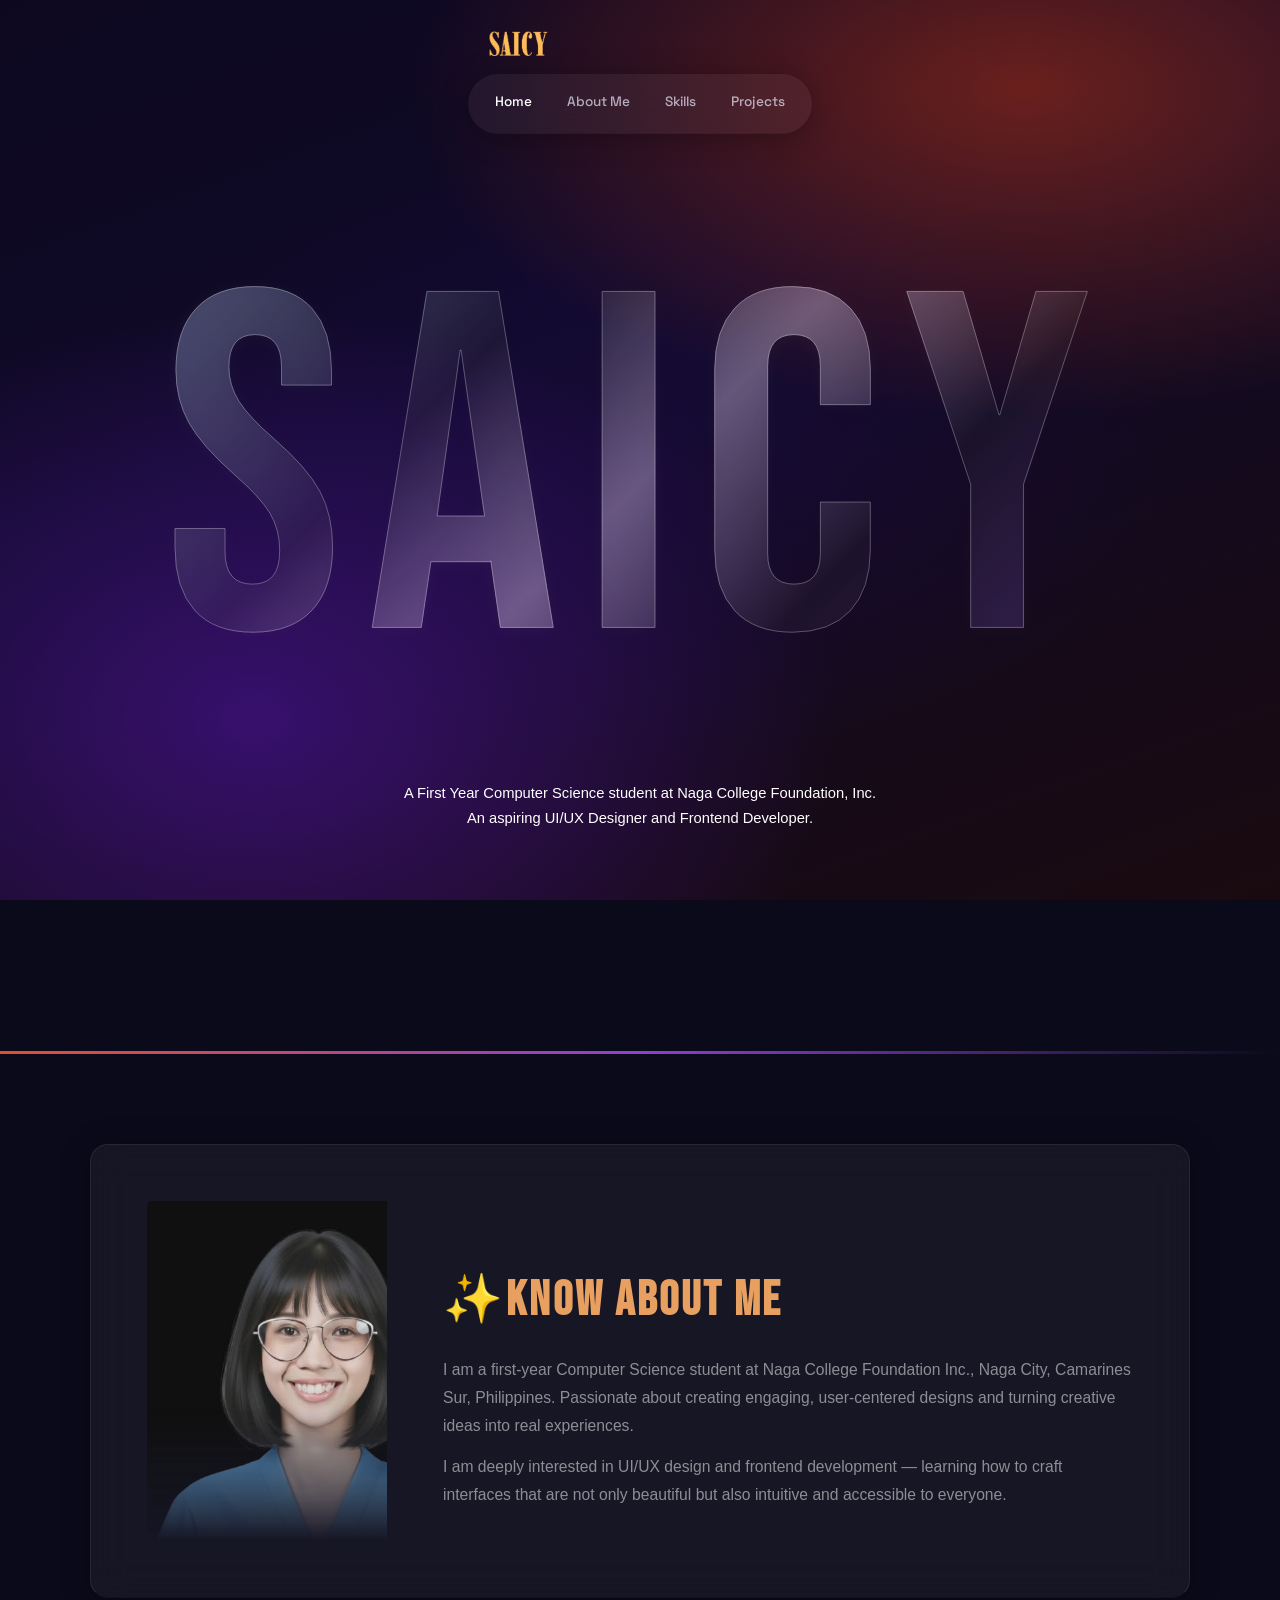
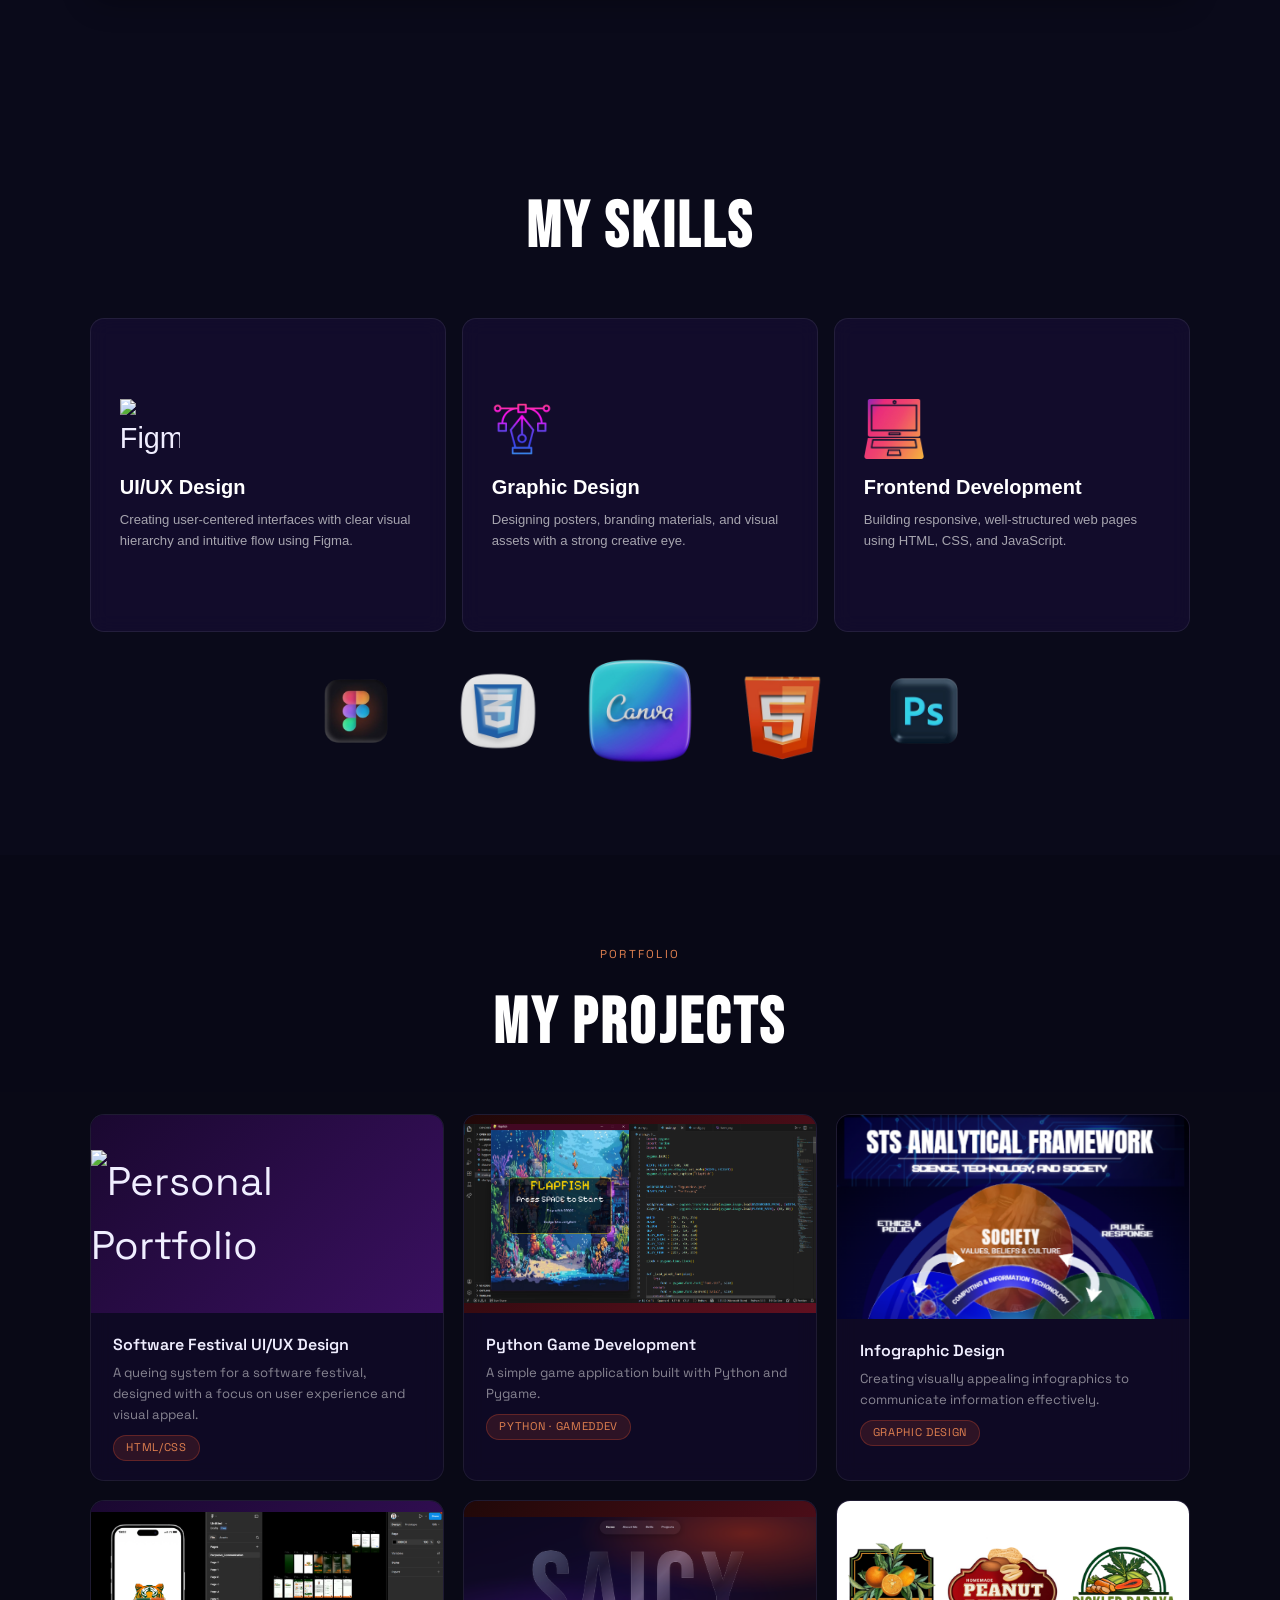
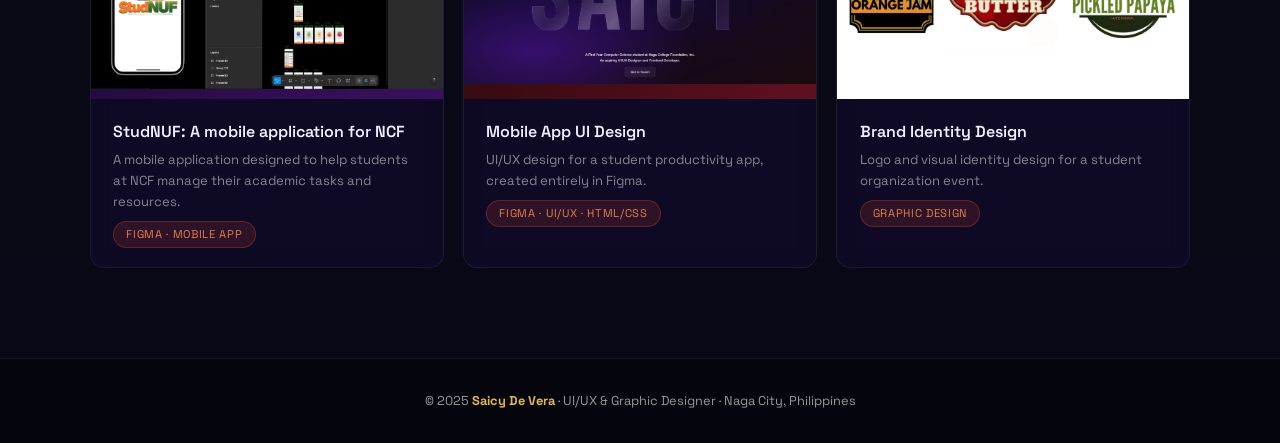
==== index.html @ d182d3f3 "Rename portfolio.html to index.html" ====
<!DOCTYPE html>
<html lang="en">
<head>
  <meta charset="UTF-8" />
  <meta name="viewport" content="width=device-width, initial-scale=1.0"/>
  <title>Saicy De Vera | Portfolio</title>
  <link rel="stylesheet" href ="style.css">
  <link href="https://fonts.googleapis.com/css2?family=Space+Grotesk:wght@300;400;500;600;700&family=Bebas+Neue&display=swap" rel="stylesheet"/>
 
</head>
<body>
 
  <header>
    <nav>
      <img class="name" src="name.png" alt="Saicy De Vera">
      <ul>
        <li><a href="#home" class="active">Home</a></li>
        <li><a href="#about">About Me</a></li>
        <li><a href="#skills">Skills</a></li>
        <li><a href="#projects">Projects</a></li>

      </ul>
    </nav>
  </header>
 
  <section id="home">
    <div class="hero-inner">
     <div class="bg-name">SAICY</div>

    

    <div class="hero-text">
      <p>A First Year Computer Science student at Naga College Foundation, Inc.<br/>An aspiring UI/UX Designer and Frontend Developer.</p>
    </div>
    </div>
  </section>
  
 
  <hr class="accent-line"/>

  <section id="about">
    <div class="about-inner">
 
      <div class="about-image-area">
        <div class="photo-wrap">
          <div class="photo-frame">
                    <img src="PFP2.jpg" alt="Saicy De Vera" class="hero-photo">
          </div>
        </div>
      </div>
 
      <div class="about-text">
        <h2>✨Know About Me</h2>
        <p>
          I am a first-year Computer Science student at Naga College Foundation Inc.,
          Naga City, Camarines Sur, Philippines. Passionate about creating engaging,
          user-centered designs and turning creative ideas into real experiences.
        </p>
        <p>
          I am deeply interested in UI/UX design and frontend development — learning
          how to craft interfaces that are not only beautiful but also intuitive and
          accessible to everyone.
        </p>
      </div>
 
    </div>
  </section>
 

  <section id="skills">
    <div class="skills-inner">
      <h2 class="section-title" style="text-align: center;">My Skills</h2>
 
      <div class="skills-grid">
        <div class="skill-card">
          <div class="skill-icon">
            <img src="uiux.png" alt="Figma Icon" style="width: 60px; height: 60px;">
          </div>
          <h3>UI/UX Design</h3>
          <p>Creating user-centered interfaces with clear visual hierarchy and intuitive flow using Figma.</p>
        </div>

        <div class="skill-card">
          <div class="skill-icon">
             <img src="graphic.png" alt="Graphic Design Icon" style="width: 60px; height: 60px;">
          </div>
          <h3>Graphic Design</h3>
          <p>Designing posters, branding materials, and visual assets with a strong creative eye.</p>
        </div>

        <div class="skill-card">
          <div class="skill-icon">
                      <img src="frontend.png" alt="Graphic Design Icon" style="width: 60px; height: 60px;">
          </div>
          <h3>Frontend Development</h3>
          <p>Building responsive, well-structured web pages using HTML, CSS, and JavaScript.</p>
        </div>
      </div>
    </div>

    <div class="logo">
      <div class="img1">
          <img src="figma.png" alt="Figma Logo">
      </div>
      <div class="img2">
        <img src="css.png" alt="CSS Logo">
      </div>
      <div class="img3">
      
        <img src="canva.png" alt="Canva Logo">
      </div>
      <div class="img4">
        <img src="html.png" alt="html Logo">
      </div>
      <div class="img5">
        <img src="photoshop.png" alt="Photoshop Logo">
      </div>
    </div>
  </section>
 
  <!-- ===== PROJECTS / GALLERY ===== -->
  <section id="projects">
    <div class="projects-inner">
      <p class="section-label" style="text-align: center;">Portfolio</p>
      <h2 class="section-title" style="text-align: center;">My Projects</h2>
 
      <div class="projects-grid">
        
        <div class="project-card">
          <div class="project-thumb p1">
            <img src="presentation.png" alt="Personal Portfolio">
          </div>
          <div class="project-info">
            <h3>Software Festival UI/UX Design</h3>
            <p>A queing system for a software festival, designed with a focus on user experience and visual appeal.</p>
            <span class="project-tag">HTML/CSS</span>
          </div>
        </div>
        <div class="project-card">
          <div class="project-thumb p2">
            <img src="gamedev.png" alt="Personal Portfolio">
          </div>
          <div class="project-info">
            <h3>Python Game Development</h3>
            <p>A simple game application built with Python and Pygame.</p>
            <span class="project-tag">Python · GamedDev</span>
          </div>
        </div>
        <div class="project-card">
          <div class="project-thumb p3">
            <img src="infographic.png" alt="Personal Portfolio">
          </div>
          <div class="project-info">
            <h3>Infographic Design</h3>
            <p>Creating visually appealing infographics to communicate information effectively.</p>
            <span class="project-tag">Graphic Design</span>
          </div>
        </div>
        <div class="project-card">
          <div class="project-thumb p1">
            <img src="mobile app.png" alt="Personal Portfolio">
          </div>
          <div class="project-info">
            <h3>StudNUF: A mobile application for NCF</h3>
            <p>A mobile application designed to help students at NCF manage their academic tasks and resources.</p>
            <span class="project-tag">Figma · Mobile App</span>
          </div>
        </div>
        <div class="project-card">
          <div class="project-thumb p2">
        <img src="portfolio.png" alt="Personal Portfolio">
          </div>
          <div class="project-info">
            <h3>Mobile App UI Design</h3>
            <p>UI/UX design for a student productivity app, created entirely in Figma.</p>
            <span class="project-tag">Figma · UI/UX · HTML/CSS</span>
          </div>
        </div>
        <div class="project-card">
          <div class="project-thumb p3">
                <img src="logo.png" alt="Personal Portfolio">
          </div>
          <div class="project-info">
            <h3>Brand Identity Design</h3>
            <p>Logo and visual identity design for a student organization event.</p>
            <span class="project-tag">Graphic Design</span>
          </div>  
        </div>
      
      </div>
    </div>
    
  </section>
 
 
  <!-- ===== FOOTER ===== -->
  <footer>
    <p>© 2025 <strong>Saicy De Vera</strong> · UI/UX &amp; Graphic Designer · Naga City, Philippines</p>
  </footer>
 
</body>
</html>
---- style.css ----
*, *::before, *::after { box-sizing: border-box; margin: 0; padding: 0; }
    html { scroll-behavior: smooth; }
 
    body {
      font-family: 'Space Grotesk', sans-serif;
      background: #0a0a1a;
      color: #f0eeff;
      overflow-x: hidden;
      line-height: 1.6;
    }
 
    a { text-decoration: none; color: inherit; }
    img { display: block; width: 100%; object-fit: cover; }
 
    body::before {
      content: '';
      position: fixed;
      inset: 0;
      z-index: 0;
      background:
        radial-gradient(ellipse 80% 60% at 80% 10%, rgba(180, 50, 20, 0.55) 0%, transparent 60%),
        radial-gradient(ellipse 70% 70% at 20% 80%, rgba(80, 20, 160, 0.6) 0%, transparent 65%),
        radial-gradient(ellipse 60% 50% at 50% 50%, rgba(30, 10, 80, 0.4) 0%, transparent 70%),
        linear-gradient(160deg, #0d0820 0%, #100a28 40%, #1a0a10 100%);
      pointer-events: none;
    }
 
    header, section, footer { position: relative; z-index: 1; }
 

    header {
      position: sticky;
      top: 0;
      z-index: 100;
      padding: 1.1rem 2rem;
      display: flex;
      justify-content: center;
   ;
  
    }
 
    nav ul {
      list-style: none;
      display: flex;
      gap: 0rem;
      flex-wrap: wrap;
      justify-content: center;
      border-radius: 100px;
      padding: 0.70rem 0.6rem;
      width: max-content;
      height: 60px;

  /* Glassmorphism */
  background: rgba(255, 255, 255, 0.05);
  backdrop-filter: blur(20px);
  -webkit-backdrop-filter: blur(40px);
  border-bottom: 1px solid rgba(0, 0, 0, 0.1);
  box-shadow: 0 4px 30px rgba(0, 0, 0, 0.3);
}
  
 
    nav ul li a {
      display: block;
      padding: 0.4rem 1.1rem;
      border-radius: 100px;
      font-size: 0.85rem;
      font-weight: 500;
      color: rgba(237, 235, 253, 0.7);
      transition: background 0.25s, color 0.25s;
    }
 
    nav ul li a:hover,
    nav ul li a.active {

      color: #fff;
    }
 
    /* ================================
       HERO SECTION
    ================================ */
    #home {
      min-height: 100vh;
      display: flex;
      align-items: center;
      padding: 5rem 2rem 4rem;
    }

    .bg-name {
  position: absolute;
  top: 38%;
  left: 50%;
  transform: translate(-50%, -52%);
  font-family: 'Bebas Neue', sans-serif;
  font-size: clamp(25rem, 44vw, 30rem);
  letter-spacing: 0.05em;
  white-space: nowrap;
  user-select: none;
  pointer-events: none;
  z-index: 1;
  line-height: 1;


  color: transparent;
  background: linear-gradient(
    135deg,
    rgba(130, 139, 188, 0.55) 0%,
    rgba(200,212,160,0.06) 30%,
    rgba(237, 216, 255, 0.35)  50%,
    rgba(200,212,160,0.04) 70%,
    rgba(101, 57, 179, 0.45) 100%
  );
  -webkit-background-clip: text;
  background-clip: text;
  -webkit-text-stroke: 1px rgba(255, 255, 255, 0.271);
  filter: drop-shadow(0 2px 8px rgba(200,212,160,0.12))
          drop-shadow(0 -1px 3px rgba(0, 0, 0, 0.08));
}
 

 
    .btn-touch {
      display: inline-block;
      position: absolute;
      top: 1%;
      left: 50%;
      transform: translate(-50%, -50%);
      padding: 0.65rem 1.6rem;
      border: 1px solid rgba(176, 162, 162, 0.25);
      border-radius: 10px;
      font-size: 0.85rem;
      font-weight: 500;
      color: rgba(255,255,255,0.8);
      background: rgba(255,255,255,0.06);
      backdrop-filter: blur(8px);
      cursor: pointer;

  /* Glassmorphism */
  background: rgba(255, 255, 255, 0.05);
  backdrop-filter: blur(20px);
  -webkit-backdrop-filter: blur(40px);
  border-bottom: 1px solid rgba(0, 0, 0, 0.1);
  box-shadow: 0 4px 30px rgba(0, 0, 0, 0.3);


    }
    .btn-touch:hover {
      background: rgba(255,255,255,0.14);
      border-color: rgba(255,255,255,0.5);
      transform: translateY(-2px);
    }

    .hero-text {
      position: absolute;
      top: 70%;
      text-align: center;
      bottom: clamp(100px, 18vh, 180px);
      left: 50%;
      transform: translateX(-50%);
      width: 90%;
      max-width: 520px;
    }
.name {
    width: 100px;
}

.hero-photo {
     display: flex;
     justify-content: center;
     align-items: center;
      z-index: 2;
      width: clamp(180px, 38vw, 340px);
      border-radius: 4px;
      /* subtle vignette at bottom so it blends into bg */
      -webkit-mask-image: linear-gradient(to bottom, black 60%, transparent 100%);
      mask-image: linear-gradient(to bottom, black 60%, transparent 100%);
      flex-shrink: 0;
    }
 
    .hero-text p {
      font-family: 'poppins', sans-serif;
      font-size: clamp(0.78rem, 1.5vw, 0.92rem);
      color: rgb(255, 255, 255);
      line-height: 1.65;
    }
 
    /* ================================
       ACCENT DIVIDER LINE
    ================================ */
    .accent-line {
      height: 3px;
      background: linear-gradient(90deg, #e05030, #9040d0, transparent);
      border: none;
      margin: 0;
    }
 
    /* ================================
       ABOUT SECTION
    ================================ */
    #about {
      padding: clamp(3rem, 7vw, 6rem) 2rem;
      
    }
 
    .about-inner {
      max-width: 1100px;
      margin: 0 auto;
      background: rgba(30, 15, 70, 0.45);
      border: 1px solid rgba(255, 255, 255, 0.08);
      border-radius: 18px;
      padding: clamp(2rem, 5vw, 3.5rem);
      backdrop-filter: blur(12px);
      display: grid;
      grid-template-columns: 1fr;
      gap: 2.5rem;
      align-items: center;
      /* Glassmorphism */
      background: rgba(255, 255, 255, 0.05);
      backdrop-filter: blur(20px);
      -webkit-backdrop-filter: blur(40px);
      border-bottom: 1px solid rgba(0, 0, 0, 0.1);
      box-shadow: 0 4px 30px rgba(0, 0, 0, 0.3);
    }
 
 
    .photo-frame {
      width: clamp(160px, 35vw, 240px);
      position: relative;
      overflow: hidden;
      flex-shrink: 0;
    }
    .photo-frame::after {
      position: absolute;
      align-items: center;
      justify-content: center;
      font-size: 2.5rem;
      opacity: 0.25;
    }
 

    .about-text h2 {
      font-family: 'Bebas Neue', sans-serif;
      font-size: clamp(1.8rem, 5vw, 3rem);
      letter-spacing: 0.06em;
      color: #e8a060;
      padding-top: 30px;
      margin-bottom: 1rem;
    }
 
    .about-text p {
      font-family: 'poppins', sans-serif;
      font-size: clamp(0.88rem, 1.5vw, 0.98rem);
      color: rgba(255, 255, 255, 0.512);
      line-height: 1.8;
      margin-bottom: 0.75rem;
    }
    .about-text p:last-child { margin-bottom: 0; }
 
    /* ================================
       SKILLS SECTION
    ================================ */
    #skills {
      padding: clamp(3rem, 7vw, 6rem) 2rem;
    }
 
    .skills-inner {
      max-width: 1100px;
      margin: 0 auto;
    }
 
    .section-label {
      font-size: 0.72rem;
      letter-spacing: 0.2em;
      text-transform: uppercase;
      color: #e08050;
      margin-bottom: 0.6rem;
    }
 
    .section-title {
      font-family: 'Bebas Neue', sans-serif;
      font-size: clamp(4rem, 6vw, 3.5rem);
      letter-spacing: 0.05em;
      color: #fff;
      margin-bottom: clamp(1.5rem, 3vw, 2.5rem);
    }
 
    .skills-grid {
      display: grid;
      grid-template-columns: 1fr;
      gap: 1rem;
    }
 
    .skill-card {
      background: rgba(30, 15, 70, 0.4);
      border: 1px solid rgba(255,255,255,0.08);
      border-radius: 14px;
      padding: 5rem 1.8rem;
      backdrop-filter: blur(10px);
      transition: border-color 0.25s, transform 0.25s, background 0.25s;
      font-family: 'poppins', sans-serif;
    }
    .skill-card:hover {
      border-color: rgba(224, 130, 80, 0.5);
      background: rgba(40, 20, 90, 0.5);
      transform: translateY(-4px);
    }
 
    .skill-icon { font-size: 1.8rem; margin-bottom: 0.75rem; }
 
    .skill-card h3 {
      font-size: 1.25rem;
      font-family: poppins, sans-serif;
      font-weight: 600;
      color: #fff;
      margin-bottom: 0.35rem;
    }
 
    .skill-card p {
      font-size: 0.82rem;
      color: rgba(234, 234, 234, 0.692);
    }

    .logo {
  display: flex;
  flex-direction: row;          /* horizontal row */
  flex-wrap: wrap;
  justify-content: center;
  align-items: center;
  gap: 1.2rem;
  padding: 1.5rem 0 0;
    }

    .logo {
  gap: 2rem; /* more space between logos */
}

.logo img {
  width: clamp(80px, 12vw, 110px);
  height: clamp(80px, 12vw, 110px);
  opacity: 0.9;
  transform: scale(1);
  transition: transform 0.3s ease;
}

.logo img:hover {
  transform: scale(1.15);
}
 
    /* ================================
       PROJECTS / GALLERY SECTION
    ================================ */
    #projects {
      padding: clamp(3rem, 7vw, 6rem) 2rem;
      background: rgba(0,0,0,0.15);
    }
 
    .projects-inner { max-width: 1100px; margin: 0 auto; }
 
    .projects-grid {
      display: grid;
      grid-template-columns: 1fr;
      gap: 1.2rem;
    }
 
    .project-card {
      border-radius: 14px;
      overflow: hidden;
      border: 1px solid rgba(255,255,255,0.07);
      background: rgba(20,10,50,0.5);
      backdrop-filter: blur(10px);
      transition: transform 0.3s, border-color 0.3s;
    }
    .project-card:hover { transform: translateY(-5px); border-color: rgba(224,80,48,0.4); }
 
    .project-thumb {
      aspect-ratio: 16/9;
      display: flex;
      align-items: center;
      justify-content: center;
      font-size: 2.5rem;
    }
    .p1 { background: linear-gradient(135deg, #1a0830, #3a1060); }
    .p2 { background: linear-gradient(135deg, #200808, #601020); }
    .p3 { background: linear-gradient(135deg, #081820, #103060); }
 
    .project-info { padding: 1.2rem 1.4rem; }
    .project-info h3 { font-size: 1rem; font-weight: 600; margin-bottom: 0.3rem; }
    .project-info p { font-size: 0.82rem; color: rgba(255,255,255,0.5); }
 
    .project-tag {
      display: inline-block;
      margin-top: 0.6rem;
      padding: 0.2rem 0.75rem;
      border-radius: 100px;
      font-size: 0.7rem;
      letter-spacing: 0.06em;
      text-transform: uppercase;
      background: rgba(224,80,48,0.15);
      border: 1px solid rgba(224,80,48,0.3);
      color: #e08050;
    }
 
    /* ================================
       CONTACT SECTION
    ================================ */
    #contact {
      padding: clamp(3rem, 7vw, 6rem) 2rem;
    }
 
    .contact-inner {
      max-width: 1100px;
      margin: 0 auto;
      text-align: center;
    }
 
    .contact-inner .section-title { margin-bottom: 0.75rem; }
 
    .contact-sub {
      color: rgba(255,255,255,0.5);
      font-size: 0.95rem;
      max-width: 500px;
      margin: 0 auto 2.5rem;
    }
 
    .contact-links {
      display: flex;
      flex-wrap: wrap;
      gap: 1rem;
      justify-content: center;
    }
 
    .contact-link {
      display: flex;
      align-items: center;
      gap: 0.6rem;
      padding: 0.75rem 1.5rem;
      border: 1px solid rgba(255,255,255,0.1);
      border-radius: 10px;
      background: rgba(255,255,255,0.05);
      font-size: 0.88rem;
      color: rgba(255,255,255,0.7);
      backdrop-filter: blur(8px);
      transition: background 0.25s, border-color 0.25s, transform 0.2s;
    }
    .contact-link:hover {
      background: rgba(255,255,255,0.1);
      border-color: rgba(224,130,80,0.5);
      color: #fff;
      transform: translateY(-2px);
    }
    .contact-link span { font-size: 1.1rem; }
 
    /* ================================
       FOOTER
    ================================ */
    footer {
      padding: 2rem;
      text-align: center;
      border-top: 1px solid rgba(255,255,255,0.06);
      background: rgba(0, 0, 0, 0.484);
    }
 
    footer p {
      font-size: 0.8rem;
      color: rgb(152, 152, 152);
    }
    footer strong { color: rgb(224, 183, 80); }
 
    /* ================================
       TABLET  >= 640px
    ================================ */
    @media (min-width: 640px) {
      .skills-grid { grid-template-columns: 1fr 1fr; }
      .projects-grid { grid-template-columns: 1fr 1fr; }
      .about-inner { grid-template-columns: auto 1fr; }
    }
 
    /* ================================
       DESKTOP  >= 1024px
    ================================ */
    @media (min-width: 1024px) {
      .skills-grid { grid-template-columns: repeat(3, 1fr); }
      .projects-grid { grid-template-columns: repeat(3, 1fr); }
      .about-inner { grid-template-columns: auto 1fr; gap: 3.5rem; }
    }
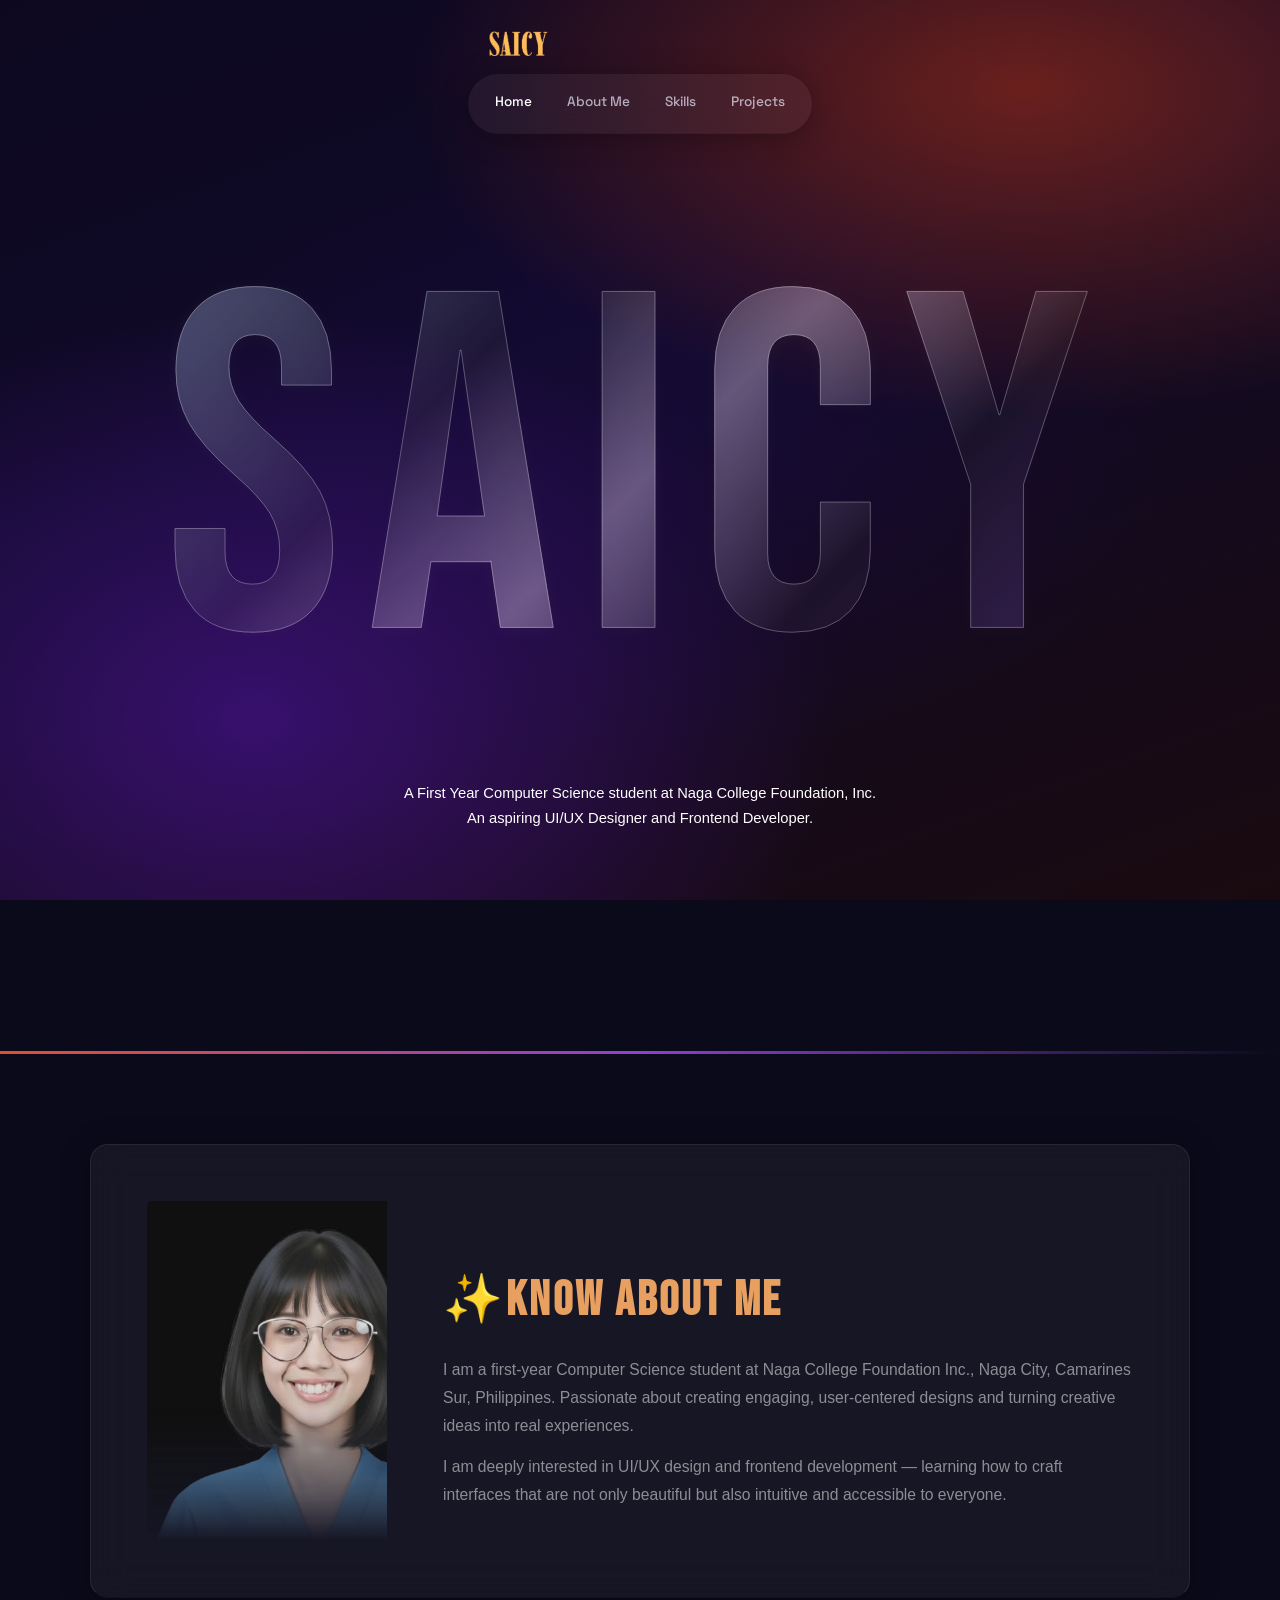
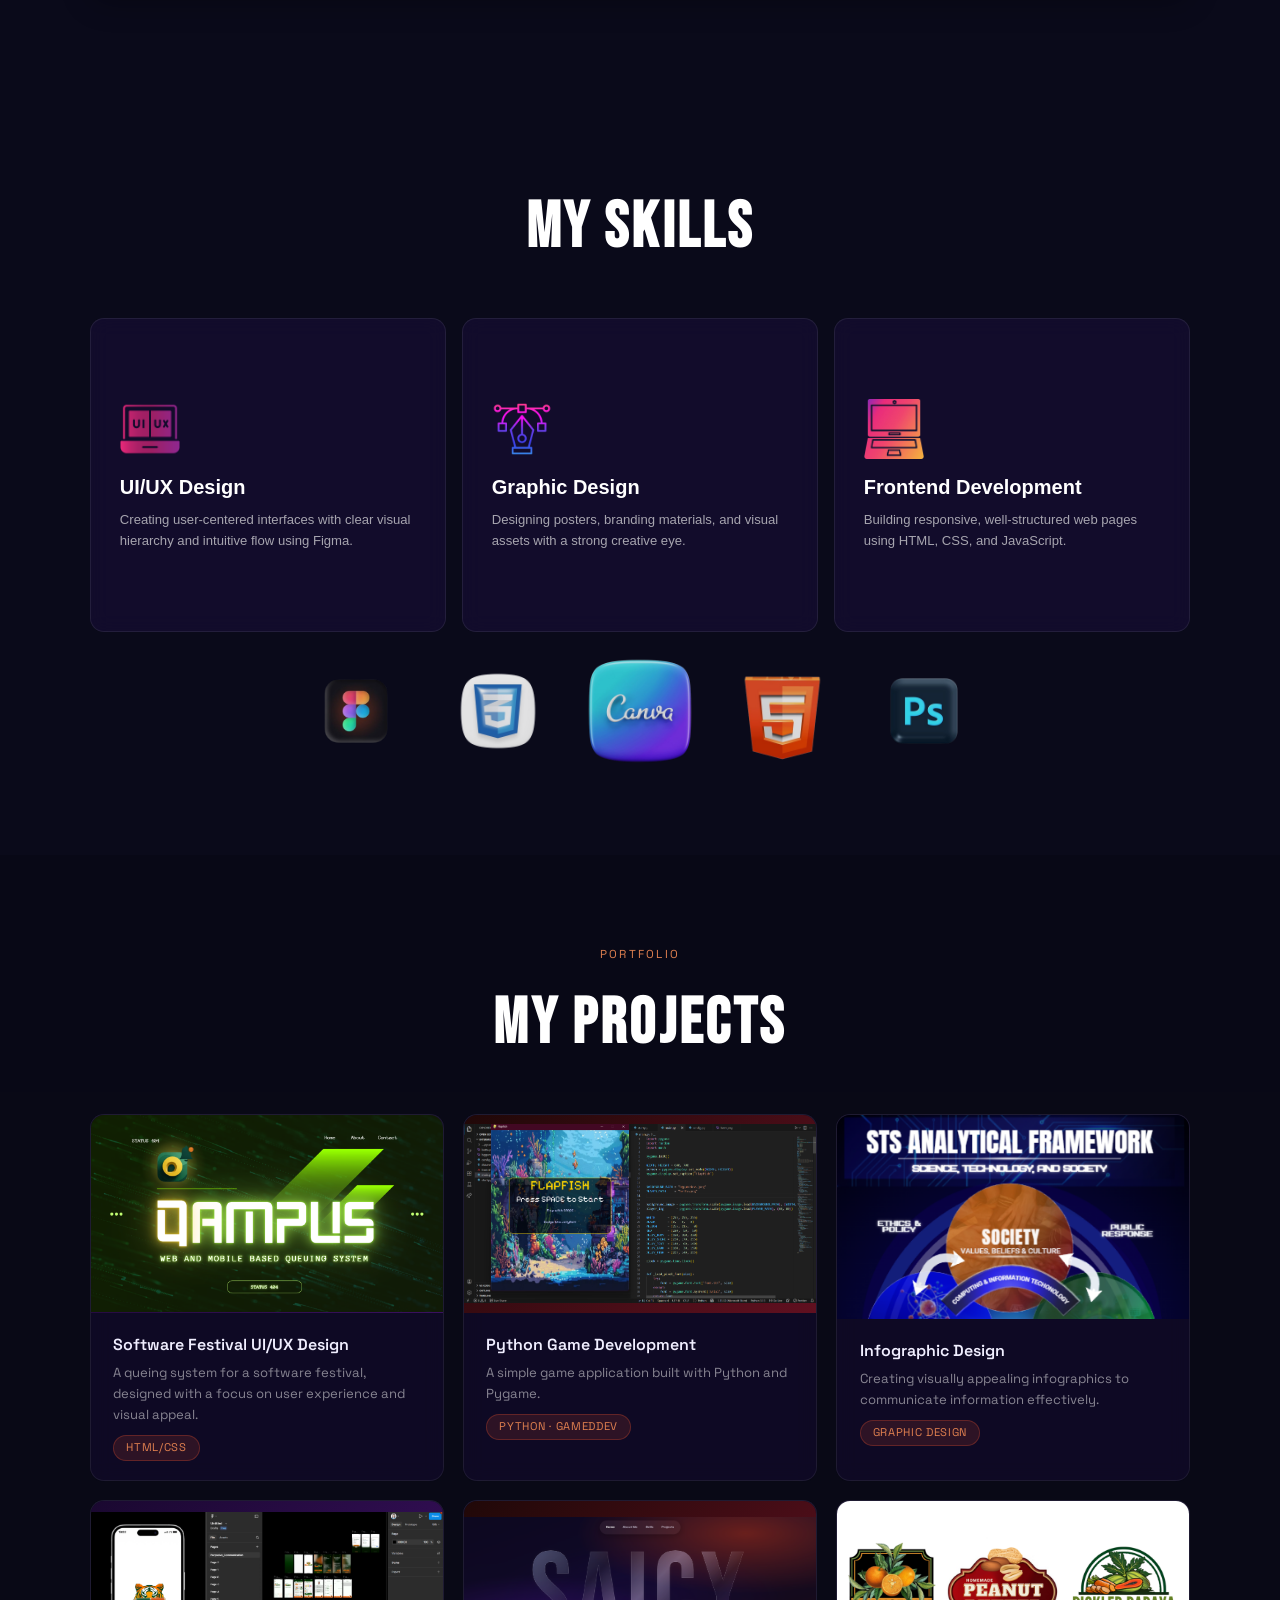
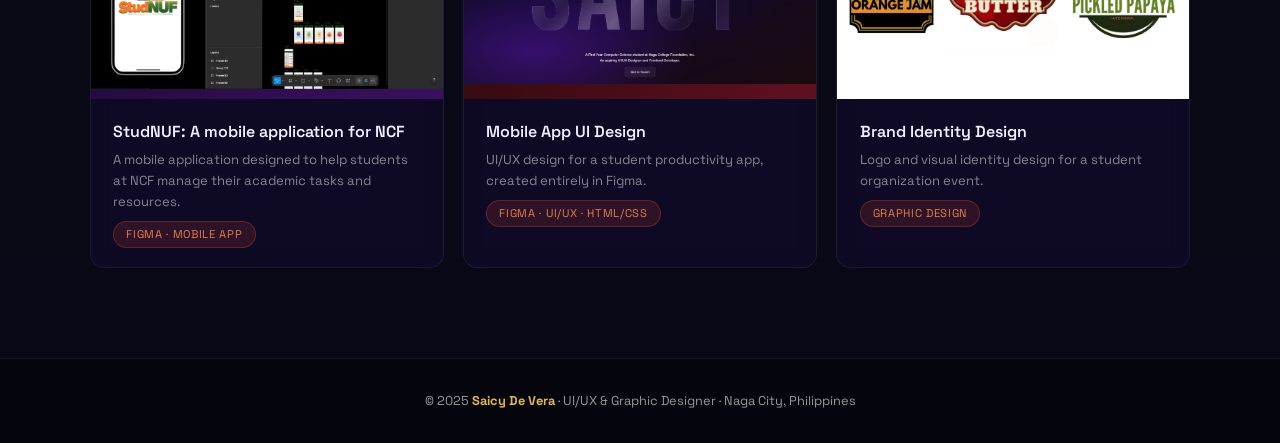
==== commit 6426b849: "Modify index.html for portfolio updates Updated the title and content for the portfolio page." ====
--- a/index.html
+++ b/index.html
@@ -3,7 +3,7 @@
 <head>
   <meta charset="UTF-8" />
   <meta name="viewport" content="width=device-width, initial-scale=1.0"/>
-  <title>Saicy De Vera | Portfolio</title>
+  <title>Saicy De Vera CS1A| Portfolio</title>
   <link rel="stylesheet" href ="style.css">
   <link href="https://fonts.googleapis.com/css2?family=Space+Grotesk:wght@300;400;500;600;700&family=Bebas+Neue&display=swap" rel="stylesheet"/>
  
